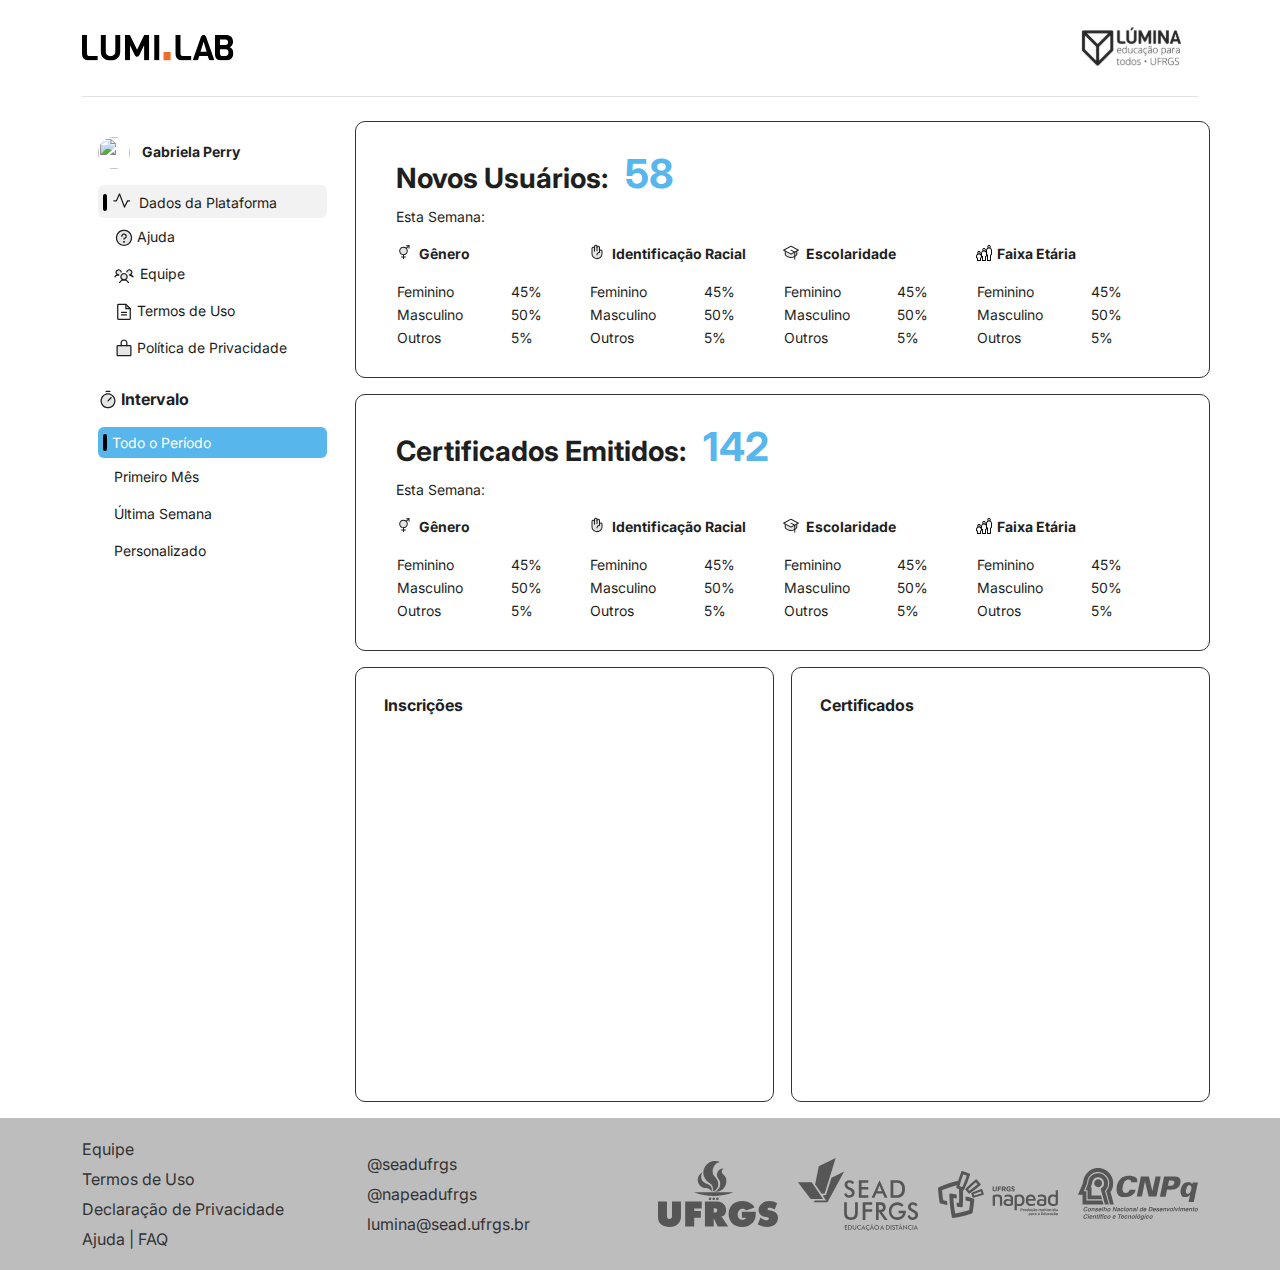
==== logado.html @ 4ee5e0a3 "Colagem segunda página" ====
<!DOCTYPE html>
<html lang="pt-BR" class="h-100">
<head>
    <meta charset="UTF-8">
    <meta http-equiv="X-UA-Compatible" content="IE=edge">
    <meta name="viewport" content="width=device-width, initial-scale=1.0">
    <link rel="stylesheet" href="assets/bootstrap-5.2.3/css/bootstrap.min.css" >
    <link rel="stylesheet" href="assets/css/style.css">
    <link rel="preconnect" href="https://fonts.googleapis.com">
    <link rel="preconnect" href="https://fonts.gstatic.com" crossorigin>
    <link href="https://fonts.googleapis.com/css2?family=Inter:wght@100;200;300;400;500;600;700;800;900&display=swap" rel="stylesheet">
    <link rel="icon" type="image/png" href="https://upload.wikimedia.org/wikipedia/commons/e/ee/Logo_brand_Adidas.png" />
    <title>LumiLab</title>
</head>

<body class="d-flex flex-column h-100" cz-shortcut-listen="true">

<!-- HEADER -->
<div class="container">
  <header class="d-flex flex-wrap justify-content-center py-3 mb-4 border-bottom">
        <a href="/" class="d-flex align-items-center mb-3 mb-md-0 me-md-auto text-dark text-decoration-none">
          <img src="assets/img/logos/logo.svg" alt="Logo LumiLab">
        </a>
        <ul class="nav">
          <li class="nav-item"><a href="#" class="nav-link"><img src="assets/img/logos/logo_lumina.svg" alt="Logo LumiLab"></a></li>
        </ul>
  </header>
</div>

<!-- CONTEUDO -->
<main class="flex-shrink-0">
  <div class="container">
    <div class="row">
      <!-- MENU ESQUERDO -->
      <div class="col-3">
        <div id="menu-esquerdo" class="d-flex flex-column flex-shrink-0 p-3">

          <!-- VAI NO LUGAR DO FORM QUANDO LOGADO -->
          <div class="mb-3">
            <img src="https://sbcf.fr/wp-content/uploads/2018/03/sbcf-default-avatar.png" alt="" width="32" height="32" class="rounded-circle me-2">
            <strong>Gabriela Perry</strong>
          </div>
          <!-- FIM VAI NO LUGAR DO FORM QUANDO LOGADO -->

          <ul class="nav nav-pills flex-column mb-auto">
            <li class="nav-item"> <a href="#" class="nav-link active2"><i class="icone icone-dados-plataforma"></i> Dados da Plataforma </a> </li>
            <li> <a href="#" class="nav-link texto-com-icone"><i class="icone icone-ajuda"></i> Ajuda</a> </li>
            <li> <a href="#" class="nav-link texto-com-icone"><i class="icone icone-equipe"></i> Equipe</a> </li>
            <li> <a href="#" class="nav-link texto-com-icone"><i class="icone icone-termos"></i> Termos de Uso</a> </li>
            <li> <a href="#" class="nav-link texto-com-icone"><i class="icone icone-politica"></i> Política de Privacidade</a> </li>
          </ul>
          <br>

          <p class="titulo texto-com-icone"><i class="icone icone-intervalo"></i> <strong>Intervalo</strong></p>
          <ul class="nav nav-pills flex-column mb-auto">
            <li> <a href="#" class="nav-link active">Todo o Período</a> </li>
            <li> <a href="#" class="nav-link">Primeiro Mês</a> </li>
            <li> <a href="#" class="nav-link">Última Semana</a> </li>
            <li> <a href="#" class="nav-link">Personalizado</a> </li>
          </ul>
        </div>
      </div>

      <!-- CONTEUDO DIREITO -->
      <div id="conteudo-direito" class="col-9">
        
        <!-- PRIMEIRO QUADRO -->
        <div class="row com-borda">
          <!-- PRIMEIRA LINHA - SUMÁRIO -->
          <div class="row">
            <div class="col-12">
              <h3><strong>Novos Usuários:</strong> <span class="numero-indicador">58</span></h3>
              <p>Esta Semana:</p>
            </div>
          </div>

          <!-- SEGUNDA LINHA - TABELAS E TOTAIS -->
          <div class="row">
            <div class="col-3">
              <p class="texto-com-icone"><i class="icone icone-genero"></i> <strong>Gênero</strong></p>
              <table>
                <tr>
                  <td>Feminino</td>
                  <td>45%</td>
                </tr>
                <tr>
                  <td>Masculino</td>
                  <td>50%</td>
                </tr>
                <tr>
                  <td>Outros</td>
                  <td>5%</td>
                </tr>
              </table>
            </div>
            <div class="col-3">
              <p class="texto-com-icone"><i class="icone icone-racial"></i> <strong>Identificação Racial</strong></p>
              <table>
                <tr>
                  <td>Feminino</td>
                  <td>45%</td>
                </tr>
                <tr>
                  <td>Masculino</td>
                  <td>50%</td>
                </tr>
                <tr>
                  <td>Outros</td>
                  <td>5%</td>
                </tr>
              </table>
            </div>
            <div class="col-3">
              <p class="texto-com-icone"><i class="icone icone-escolaridade"></i> <strong>Escolaridade</strong></p>
              <table>
                <tr>
                  <td>Feminino</td>
                  <td>45%</td>
                </tr>
                <tr>
                  <td>Masculino</td>
                  <td>50%</td>
                </tr>
                <tr>
                  <td>Outros</td>
                  <td>5%</td>
                </tr>
              </table>
            </div>
            <div class="col-3">
              <p class="texto-com-icone"><i class="icone icone-faixa-etaria"></i> <strong>Faixa Etária</strong></p>
              <table>
                <tr>
                  <td>Feminino</td>
                  <td>45%</td>
                </tr>
                <tr>
                  <td>Masculino</td>
                  <td>50%</td>
                </tr>
                <tr>
                  <td>Outros</td>
                  <td>5%</td>
                </tr>
              </table>
            </div>
          </div>
        </div><!-- FIM PRIMEIRO QUADRO -->

        <!-- SEGUNDO QUADRO -->
        <div class="row com-borda mt-3">
          <!-- PRIMEIRA LINHA - SUMÁRIO -->
          <div class="row">
            <div class="col-12">
              <h3><strong>Certificados Emitidos:</strong> <span class="numero-indicador">142</span></h3>
              <p>Esta Semana:</p>
            </div>
          </div>

          <!-- SEGUNDA LINHA - TABELAS E TOTAIS -->
          <div class="row">
            <div class="col-3">
              <p class="texto-com-icone"><i class="icone icone-genero"></i> <strong>Gênero</strong></p>
              <table>
                <tr>
                  <td>Feminino</td>
                  <td>45%</td>
                </tr>
                <tr>
                  <td>Masculino</td>
                  <td>50%</td>
                </tr>
                <tr>
                  <td>Outros</td>
                  <td>5%</td>
                </tr>
              </table>
            </div>
            <div class="col-3">
              <p class="texto-com-icone"><i class="icone icone-racial"></i> <strong>Identificação Racial</strong></p>
              <table>
                <tr>
                  <td>Feminino</td>
                  <td>45%</td>
                </tr>
                <tr>
                  <td>Masculino</td>
                  <td>50%</td>
                </tr>
                <tr>
                  <td>Outros</td>
                  <td>5%</td>
                </tr>
              </table>
            </div>
            <div class="col-3">
              <p class="texto-com-icone"><i class="icone icone-escolaridade"></i> <strong>Escolaridade</strong></p>
              <table>
                <tr>
                  <td>Feminino</td>
                  <td>45%</td>
                </tr>
                <tr>
                  <td>Masculino</td>
                  <td>50%</td>
                </tr>
                <tr>
                  <td>Outros</td>
                  <td>5%</td>
                </tr>
              </table>
            </div>
            <div class="col-3">
              <p class="texto-com-icone"><i class="icone icone-faixa-etaria"></i> <strong>Faixa Etária</strong></p>
              <table>
                <tr>
                  <td>Feminino</td>
                  <td>45%</td>
                </tr>
                <tr>
                  <td>Masculino</td>
                  <td>50%</td>
                </tr>
                <tr>
                  <td>Outros</td>
                  <td>5%</td>
                </tr>
              </table>
            </div>
          </div>
        </div><!-- FIM SEGUNDO QUADRO -->

        <!-- UMA LINHA COM 2 QUADROS -->
        <div class="row mt-3 mb-3 contem-duas-colunas">
          
            <!-- TERCEIRO QUADRO -->
            <div class="col-6 com-borda">
              <h6><strong>Inscrições</strong></h6>
              <div id="chart-1" style="width: 100%; height: 350px;"></div>
            </div>
            <!-- QUARTO QUADRO -->
            <div class="col-6 com-borda">
              <h6><strong>Certificados</strong></h6>
              <div id="chart-2" style="width: 100%; height: 350px;"></div>
            </div>
        </div>

      </div>
  </div>
  </div>
</main>
<!-- FIM CONTEUDO -->

<!-- FOOTER -->
<footer class="footer mt-auto py-3">
  <div class="container">
    <div class="row d-flex justify-content-between align-items-center">
        <div class="col-3">
            <ul>
                <li><a href="#">Equipe</a></li>
                <li><a href="#">Termos de Uso</a></li>
                <li><a href="#">Declaração de Privacidade</a></li>
                <li><a href="#">Ajuda | FAQ</a></li>
            </ul>
        </div>
        <div class="col-3">
            <ul>
                <li><a target="_blank" href="https://www.instagram.com/seadufrgs">@seadufrgs</a></li>
                <li><a target="_blank" href="https://www.instagram.com/napeadufrgs">@napeadufrgs</a></li>
                <li><a href="mailto:lumina@sead.ufrgs.br">lumina@sead.ufrgs.br</a></li>
            </ul>
        </div>
        <div id="footer-logos" class="col-6 d-flex justify-content-end align-items-center">
            <a href="#">
                <img src="assets/img/logos/logo_ufrgs.svg" alt="Logo UFRGS">
            </a>
            <a href="#">
                <img src="assets/img/logos/logo_sead.svg" alt="Logo SEAD">
            </a>
            <a href="#">
                <img src="assets/img/logos/logo_napead.svg" alt="Logo NAPEAD">
            </a>
            <a href="#">
                <img src="assets/img/logos/logo_cnpq.svg" alt="Logo CNPQ">
            </a>
        </div>
    </div>
  </div>
</footer>
<script src="assets/bootstrap-5.2.3/js/bootstrap.bundle.min.js"></script>
<script type="text/javascript" src="//fastly.jsdelivr.net/npm/echarts@5/dist/echarts.min.js"></script>
<script src="assets/js/script.js"></script>
</body>
</html>
---- assets/css/style.css ----
body{
    font-family: 'Inter', sans-serif;
    color: #1f1f1f;
    font-size: 14px;
}

/* REESCRITA BOOTSTRAP */
.btn-primary,
.nav-pills .nav-link.active{
    background-color: #57B6EC;
}
.btn-primary{
    border: none;
}
.nav-pills a, #esqueci-senha a{
    color: #1C1C1C;
}

/* MENU ESQUERDO */
#menu-esquerdo .nav-pills .nav-link.active,
#menu-esquerdo .nav-pills .nav-link.active2{
    padding: 5px 15px;
}
#menu-esquerdo .nav-pills .nav-link.active2{
    background-color: #F2F2F2;
}

#menu-esquerdo .nav-pills .nav-link.active2::before,
#menu-esquerdo .nav-pills .nav-link.active::before {
    content: "\00a0 ";
    margin: 0 5px 0 -10px;
    background-color: #000;
    color: #000;
    border-radius: 20px;
}

#menu-esquerdo .titulo{
    font-size: 16px;
}
#esqueci-senha{
    margin: 0 0 2em 0;
    padding: 0;
}
#form-login-esquerdo input[type="email"]{
    width: 100%;
    border-bottom: none;
    border-top-left-radius: 10px;
    border-top-right-radius: 10px;
    padding: 10px 5px;
    text-align: center;
    border: 1px solid #a3a3a3;
    outline: none;
}
#form-login-esquerdo input[type="password"]{
    width: 100%;
    border-bottom-left-radius: 10px;
    border-bottom-right-radius: 10px;
    padding: 10px 5px;
    text-align: center;
    border: 1px solid #a3a3a3;
    margin-top: -2px;
    outline: none;
}
#form-login-esquerdo .form-check-input:checked {
    background-color: #0d6efd;
    border-color: #0d6efd;
}

/* CONTEUDO DIREITO */
#conteudo-direito table{
    width: 100%;
}
#conteudo-direito .numero-indicador{
    font-size: 40px;
    font-weight: bold;
    color: #57B6EC;
    margin-left: 10px;
}
#conteudo-direito .com-borda{
    border: 1px solid #333;
    padding: 2em;
    border-radius: 10px;
}
#conteudo-direito .row.contem-duas-colunas{
    gap: 2%;
}
#conteudo-direito .row.contem-duas-colunas .col-6 {
    width: 49%;
}

/* ICONES */
.texto-com-icone{
    display: flex;
    align-items: center;
}
.icone{
    display: inline-block;
    margin-right: 5px;
    background-repeat: no-repeat;
}
.icone.icone-dados-plataforma{
    width: 18px;
    height: 18px;
    background-image: url('../img/icons/data.svg');
}
.icone.icone-ajuda{
    width: 18px;
    height: 19px;
    background-image: url('../img/icons/help.svg');
}
.icone.icone-equipe{
    width: 21px;
    height: 18px;
    background-image: url('../img/icons/users.svg');
}
.icone.icone-termos{
    width: 18px;
    height: 19px;
    background-image: url('../img/icons/file.svg');
}
.icone.icone-politica{
    width: 18px;
    height: 19px;
    background-image: url('../img/icons/lock.svg');
}
.icone.icone-genero{
    width: 18px;
    height: 19px;
    background-image: url('../img/icons/genero.svg');
}
.icone.icone-racial{
    width: 18px;
    height: 19px;
    background-image: url('../img/icons/mao.svg');
}
.icone.icone-escolaridade{
    width: 18px;
    height: 19px;
    background-image: url('../img/icons/graduation.svg');
}
.icone.icone-faixa-etaria{
    width: 16px;
    height: 17px;
    background-size: contain;
    background-image: url('../img/icons/age.svg');
}
.icone.icone-intervalo{
    width: 18px;
    height: 19px;
    background-image: url('../img/icons/timer.svg');
}

/* FOOTER */
footer{
    background-color: #BDBDBD;
    color: #333;
    font-size: 16px;
    line-height: 30px;
}

footer ul{
    list-style: none;
    padding: 0;
    margin: 0;
}

footer a{
    color: #333;
    text-decoration: none;
}

footer a:hover{
    color: #000;
    text-decoration: underline;
}

#footer-logos{
    gap: 20px;
}

#footer-logos img{
    width: 120px;
}
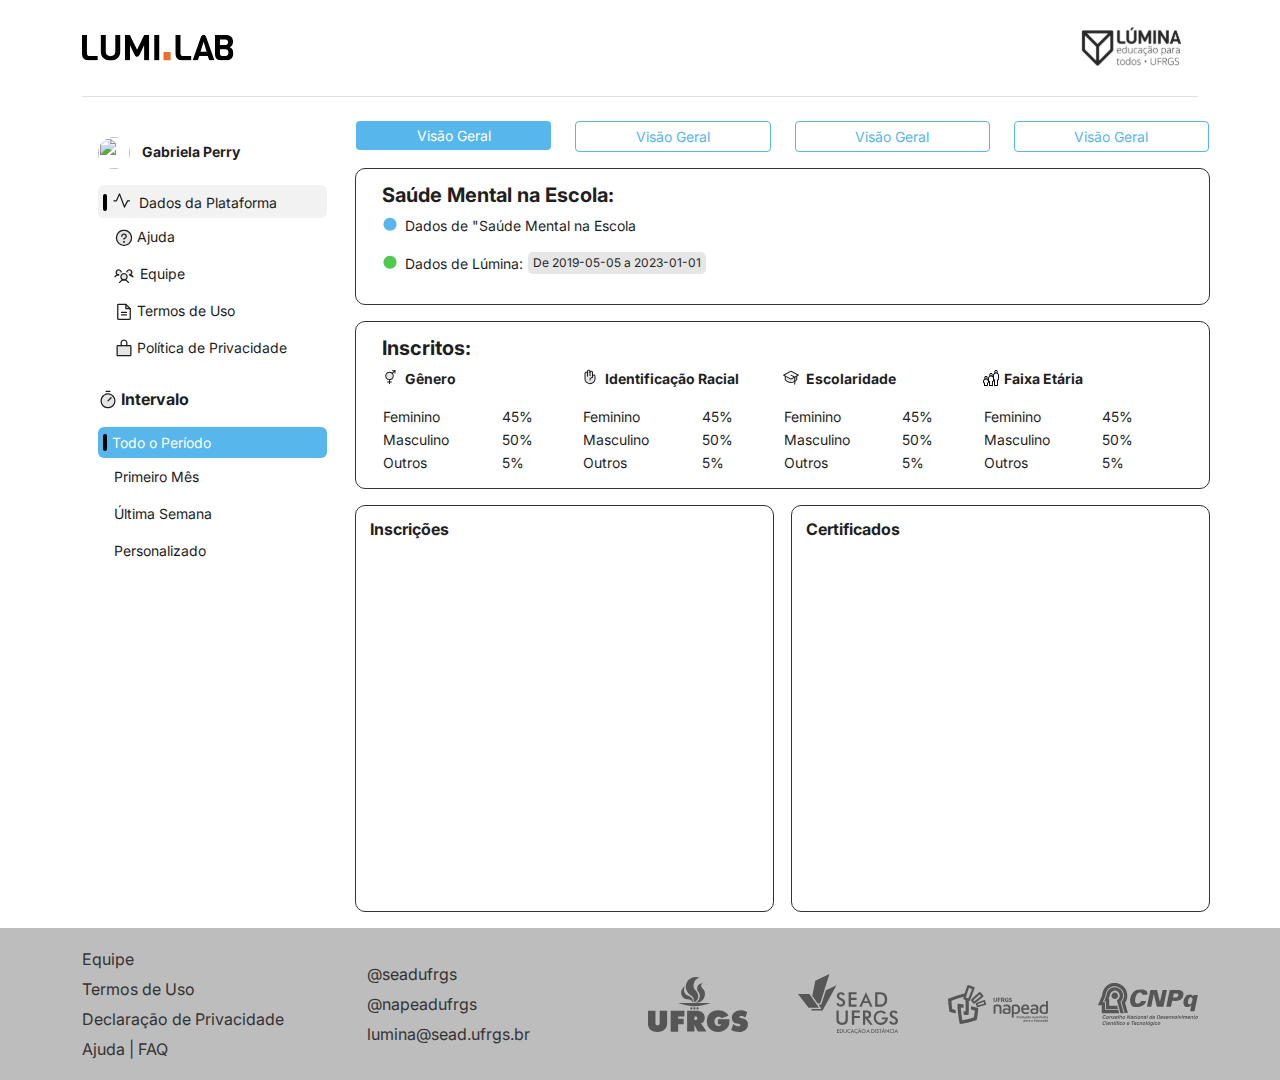
==== commit 194443bb: "primeira parte da página logado" ====
--- a/logado.html
+++ b/logado.html
@@ -64,96 +64,45 @@
       <!-- CONTEUDO DIREITO -->
       <div id="conteudo-direito" class="col-9">
         
-        <!-- PRIMEIRO QUADRO -->
+
+        <!-- PRIMEIRO QUADRO - BOTOES -->
+        <div class=" mb-3">
+          <div class="row" style="padding: 0;margin: 0 -23px;">
+            <div class="col-3">
+              <a href="#" class="btn btn-primary btn-sm w-100">Visão Geral</a>
+            </div>
+            <div class="col-3">
+              <a href="#" class="btn btn-outline-primary btn-sm w-100">Visão Geral</a>
+            </div>
+            <div class="col-3">
+              <a href="#" class="btn btn-outline-primary btn-sm w-100">Visão Geral</a>
+            </div>
+            <div class="col-3">
+              <a href="#" class="btn btn-outline-primary btn-sm w-100">Visão Geral</a>
+            </div>
+          </div>
+        </div>
+
+        <!-- SEGUNDO QUADRO -->
         <div class="row com-borda">
+          
           <!-- PRIMEIRA LINHA - SUMÁRIO -->
           <div class="row">
             <div class="col-12">
-              <h3><strong>Novos Usuários:</strong> <span class="numero-indicador">58</span></h3>
-              <p>Esta Semana:</p>
-            </div>
-          </div>
-
-          <!-- SEGUNDA LINHA - TABELAS E TOTAIS -->
-          <div class="row">
-            <div class="col-3">
-              <p class="texto-com-icone"><i class="icone icone-genero"></i> <strong>Gênero</strong></p>
-              <table>
-                <tr>
-                  <td>Feminino</td>
-                  <td>45%</td>
-                </tr>
-                <tr>
-                  <td>Masculino</td>
-                  <td>50%</td>
-                </tr>
-                <tr>
-                  <td>Outros</td>
-                  <td>5%</td>
-                </tr>
-              </table>
-            </div>
-            <div class="col-3">
-              <p class="texto-com-icone"><i class="icone icone-racial"></i> <strong>Identificação Racial</strong></p>
-              <table>
-                <tr>
-                  <td>Feminino</td>
-                  <td>45%</td>
-                </tr>
-                <tr>
-                  <td>Masculino</td>
-                  <td>50%</td>
-                </tr>
-                <tr>
-                  <td>Outros</td>
-                  <td>5%</td>
-                </tr>
-              </table>
-            </div>
-            <div class="col-3">
-              <p class="texto-com-icone"><i class="icone icone-escolaridade"></i> <strong>Escolaridade</strong></p>
-              <table>
-                <tr>
-                  <td>Feminino</td>
-                  <td>45%</td>
-                </tr>
-                <tr>
-                  <td>Masculino</td>
-                  <td>50%</td>
-                </tr>
-                <tr>
-                  <td>Outros</td>
-                  <td>5%</td>
-                </tr>
-              </table>
-            </div>
-            <div class="col-3">
-              <p class="texto-com-icone"><i class="icone icone-faixa-etaria"></i> <strong>Faixa Etária</strong></p>
-              <table>
-                <tr>
-                  <td>Feminino</td>
-                  <td>45%</td>
-                </tr>
-                <tr>
-                  <td>Masculino</td>
-                  <td>50%</td>
-                </tr>
-                <tr>
-                  <td>Outros</td>
-                  <td>5%</td>
-                </tr>
-              </table>
-            </div>
-          </div>
+              <h5><strong>Saúde Mental na Escola:</strong></h5>
+              <p class="texto-com-icone"><i class="icone icone-redondo-azul"></i> Dados de "Saúde Mental na Escola</p>
+              <p class="texto-com-icone"><i class="icone icone-redondo-verde"></i> Dados de Lúmina: <span class="filtro-selecionado">De 2019-05-05 a 2023-01-01</span></p>
+            </div>
+          </div>
+
         </div><!-- FIM PRIMEIRO QUADRO -->
 
-        <!-- SEGUNDO QUADRO -->
+        <!-- TERCEIRO QUADRO -->
         <div class="row com-borda mt-3">
           <!-- PRIMEIRA LINHA - SUMÁRIO -->
           <div class="row">
             <div class="col-12">
-              <h3><strong>Certificados Emitidos:</strong> <span class="numero-indicador">142</span></h3>
-              <p>Esta Semana:</p>
+              <h5><strong>Inscritos:</strong></h5>
             </div>
           </div>
 
--- a/assets/css/style.css
+++ b/assets/css/style.css
@@ -14,6 +14,14 @@
 }
 .nav-pills a, #esqueci-senha a{
     color: #1C1C1C;
+}
+.btn-outline-primary{
+    border-color: #57B6EC;
+    color: #57B6EC;
+}
+.btn-outline-primary:hover{
+    background-color: #57B6EC;
+    border-color: #57B6EC;
 }
 
 /* MENU ESQUERDO */
@@ -78,7 +86,7 @@
 }
 #conteudo-direito .com-borda{
     border: 1px solid #333;
-    padding: 2em;
+    padding: 1em;
     border-radius: 10px;
 }
 #conteudo-direito .row.contem-duas-colunas{
@@ -86,6 +94,13 @@
 }
 #conteudo-direito .row.contem-duas-colunas .col-6 {
     width: 49%;
+}
+#conteudo-direito span.filtro-selecionado {
+    background: #E6E6E6;
+    padding: 2px 5px;
+    border-radius: 5px;
+    margin-left: 5px;
+    font-size: 12px;
 }
 
 /* ICONES */
@@ -148,6 +163,16 @@
     width: 18px;
     height: 19px;
     background-image: url('../img/icons/timer.svg');
+}
+.icone.icone-redondo-azul{
+    width: 18px;
+    height: 19px;
+    background-image: url('../img/icons/ponto-azul.svg');
+}
+.icone.icone-redondo-verde{
+    width: 18px;
+    height: 19px;
+    background-image: url('../img/icons/ponto-verde.svg');
 }
 
 /* FOOTER */
@@ -175,9 +200,9 @@
 }
 
 #footer-logos{
-    gap: 20px;
+    gap: 50px;
 }
 
 #footer-logos img{
-    width: 120px;
+    width: 100px;
 }